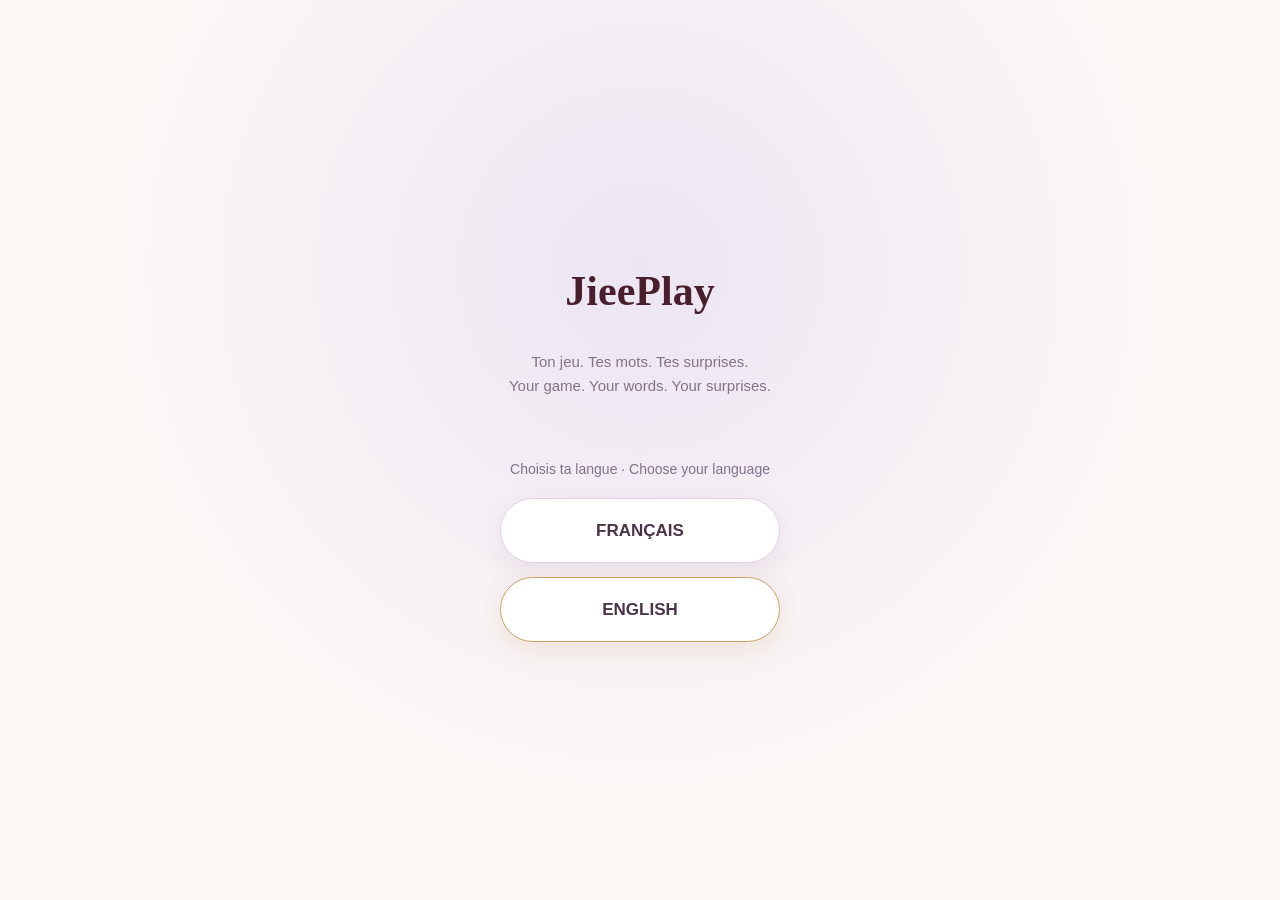
==== index.html @ 0d555a09 "Landing page JieePlay V1" ====
<!DOCTYPE html>
<html lang="fr">
<head>
<meta charset="UTF-8">
<meta name="viewport" content="width=device-width, initial-scale=1">
<title>JieePlay</title>
<meta name="description" content="JieePlay — Ton jeu. Tes mots. Tes surprises.">
<link rel="icon" href="favicon/favicon.png">
<link rel="stylesheet" href="css/style.css">
<link rel="stylesheet" href="css/animations.css">
<link rel="stylesheet" href="css/responsive.css">
</head>
<body>

<div class="lang-select-page">
	<div class="lang-logo">JieePlay</div>
	<p class="lang-tagline">Ton jeu. Tes mots. Tes surprises.<br>Your game. Your words. Your surprises.</p>

	<p class="lang-prompt">Choisis ta langue · Choose your language</p>

	<div class="lang-buttons">
		<a href="fr/" class="lang-btn" data-lang-btn="fr" data-switch-lang="fr">FRANÇAIS</a>
		<a href="en/" class="lang-btn" data-lang-btn="en" data-switch-lang="en">ENGLISH</a>
	</div>
</div>

<script src="js/language.js"></script>
<script>
	suggestBrowserLanguage();
	document.querySelectorAll("[data-switch-lang]").forEach((el) => {
		el.addEventListener("click", () => setLanguage(el.dataset.switchLang));
	});
</script>
</body>
</html>
---- css/style.css ----
/* JieePlay Landing — style.css */

:root {
	--cream: #fdfaf6;
	--ivoire: #f8f2ec;
	--rose: #e8a5a5;
	--rose-soft: #f0c4c4;
	--mauve: #b39cc4;
	--mauve-soft: #ddd2e8;
	--violet-pale: #ece5f3;
	--corail: #e8968a;
	--bordeaux: #6e2f42;
	--bordeaux-deep: #4a1f2c;
	--gold: #cda05e;
	--text: #4b3447;
	--text-soft: #83718a;

	--font-body: -apple-system, "Segoe UI", Roboto, "Helvetica Neue", Arial, sans-serif;
	--font-display: Georgia, "Times New Roman", serif;

	--radius: 24px;
	--shadow: 0 8px 30px rgba(110, 47, 66, 0.12);
}

* { box-sizing: border-box; }
html { scroll-behavior: smooth; }
body {
	margin: 0;
	background: var(--cream);
	color: var(--text);
	font-family: var(--font-body);
	line-height: 1.6;
	overflow-x: hidden;
}
img { max-width: 100%; display: block; }
a { color: inherit; text-decoration: none; }
.container { max-width: 720px; margin: 0 auto; padding: 0 28px; }

.brand { font-family: var(--font-display); font-weight: 700; letter-spacing: 0.5px; }
h1, h2, h3 { margin: 0; color: var(--bordeaux-deep); }
.eyebrow {
	font-size: 13px; letter-spacing: 2px; text-transform: uppercase;
	color: var(--gold); font-weight: 600;
}

.btn {
	display: inline-flex; align-items: center; justify-content: center;
	min-height: 58px; padding: 16px 40px; border-radius: 999px;
	background: linear-gradient(135deg, var(--corail), var(--bordeaux));
	color: #fff; font-size: 17px; font-weight: 700; letter-spacing: 0.5px;
	box-shadow: var(--shadow); transition: transform 0.2s ease, box-shadow 0.2s ease;
	border: none; cursor: pointer;
}
.btn:hover, .btn:focus-visible { transform: translateY(-2px); box-shadow: 0 12px 34px rgba(110, 47, 66, 0.2); }
.btn:active { transform: translateY(0); }
.btn-outline { background: transparent; border: 1.5px solid var(--bordeaux); color: var(--bordeaux); box-shadow: none; }

section { padding: 90px 0; }
.reveal { opacity: 0; transform: translateY(24px); transition: opacity 0.8s ease, transform 0.8s ease; }
.reveal.in-view { opacity: 1; transform: translateY(0); }

.hero {
	min-height: 92vh; display: flex; flex-direction: column; align-items: center;
	justify-content: center; text-align: center; position: relative; padding: 60px 28px;
	background: radial-gradient(circle at 50% 20%, var(--violet-pale) 0%, var(--cream) 60%);
	overflow: hidden;
}
.hero-logo { font-size: 44px; margin-bottom: 18px; }
.hero-tagline { font-size: 22px; color: var(--bordeaux); margin: 14px 0 6px; font-weight: 600; }
.hero-sub { font-size: 16px; color: var(--text-soft); margin-bottom: 38px; }

.intro { text-align: center; }
.intro p { font-size: 18px; color: var(--text); max-width: 480px; margin: 0 auto 14px; }
.intro .intro-second { font-family: var(--font-display); font-size: 22px; font-style: italic; color: var(--bordeaux); margin-top: 28px; }

.mystery { background: var(--ivoire); text-align: center; position: relative; }
.mystery-quote { font-family: var(--font-display); font-size: 26px; font-style: italic; color: var(--bordeaux-deep); max-width: 480px; margin: 0 auto 40px; }
.mystery-icons { display: flex; justify-content: center; gap: 36px; font-size: 34px; margin-top: 30px; }
.mystery-icons span { opacity: 0.85; animation: float 4.5s ease-in-out infinite; }
.mystery-icons span:nth-child(2) { animation-delay: 0.6s; }
.mystery-icons span:nth-child(3) { animation-delay: 1.2s; }
@keyframes float { 0%, 100% { transform: translateY(0); } 50% { transform: translateY(-12px); } }

.how { text-align: center; }
.how-steps { display: flex; flex-direction: column; gap: 18px; max-width: 320px; margin: 40px auto 0; }
.how-step { background: var(--cream); border: 1px solid var(--mauve-soft); border-radius: var(--radius); padding: 20px; font-size: 17px; font-weight: 600; color: var(--bordeaux); box-shadow: var(--shadow); }

.install { background: var(--ivoire); text-align: center; }
.install-tabs { display: flex; justify-content: center; gap: 10px; margin: 34px 0 24px; }
.install-tab-btn { padding: 10px 26px; border-radius: 999px; background: var(--cream); border: 1px solid var(--mauve-soft); color: var(--text-soft); font-weight: 700; cursor: pointer; }
.install-tab-btn.active { background: var(--bordeaux); color: #fff; border-color: var(--bordeaux); }
.install-panel { display: none; text-align: left; max-width: 380px; margin: 0 auto; background: var(--cream); border-radius: var(--radius); padding: 26px 30px; box-shadow: var(--shadow); }
.install-panel.active { display: block; }
.install-panel ol { margin: 0; padding-left: 20px; }
.install-panel li { margin-bottom: 10px; font-size: 16px; }

.final-cta { text-align: center; background: linear-gradient(180deg, var(--cream), var(--violet-pale)); }
.final-cta h2 { font-family: var(--font-display); font-size: 30px; font-style: italic; margin-bottom: 30px; }

footer { padding: 50px 28px 40px; text-align: center; color: var(--text-soft); font-size: 14px; }
.footer-brand { font-size: 18px; color: var(--bordeaux); margin-bottom: 14px; }
.footer-links { display: flex; justify-content: center; gap: 20px; flex-wrap: wrap; margin-bottom: 16px; }
.footer-links a { color: var(--text-soft); }
.footer-links a:hover { color: var(--bordeaux); }

.floating-shape { position: absolute; border-radius: 50%; opacity: 0.18; pointer-events: none; animation: drift 10s ease-in-out infinite; }
@keyframes drift { 0%, 100% { transform: translate(0, 0); } 50% { transform: translate(14px, -18px); } }
---- css/animations.css ----
/* animations.css — page de sélection de langue + micro-interactions */

@media (prefers-reduced-motion: reduce) {
	*, *::before, *::after {
		animation-duration: 0.01ms !important;
		animation-iteration-count: 1 !important;
		transition-duration: 0.01ms !important;
		scroll-behavior: auto !important;
	}
}

/* --- Page racine : sélection de langue --- */

.lang-select-page {
	min-height: 100vh;
	display: flex;
	flex-direction: column;
	align-items: center;
	justify-content: center;
	text-align: center;
	background: radial-gradient(circle at 50% 30%, #ece5f3 0%, #fdfaf6 65%);
	padding: 40px 28px;
}

.lang-logo {
	font-family: var(--font-display);
	font-weight: 700;
	font-size: 42px;
	color: var(--bordeaux-deep, #4a1f2c);
	margin-bottom: 10px;
	animation: fade-in-up 0.8s ease both;
}

.lang-tagline {
	font-size: 15px;
	color: var(--text-soft, #83718a);
	margin-bottom: 46px;
	animation: fade-in-up 0.8s ease 0.15s both;
}

.lang-prompt {
	font-size: 14px;
	color: var(--text-soft, #83718a);
	margin-bottom: 18px;
	animation: fade-in-up 0.8s ease 0.3s both;
}

.lang-buttons {
	display: flex;
	flex-direction: column;
	gap: 14px;
	width: 100%;
	max-width: 280px;
	animation: fade-in-up 0.8s ease 0.45s both;
}

.lang-btn {
	display: block;
	padding: 18px;
	border-radius: 999px;
	background: #fff;
	border: 1.5px solid #ddd2e8;
	color: #4b3447;
	font-size: 17px;
	font-weight: 700;
	box-shadow: 0 8px 24px rgba(110, 47, 66, 0.08);
	transition: transform 0.2s ease, border-color 0.2s ease;
}
.lang-btn:hover, .lang-btn:focus-visible {
	transform: translateY(-2px);
	border-color: #b39cc4;
}
.lang-btn.lang-suggested {
	border-color: #cda05e;
	box-shadow: 0 8px 24px rgba(205, 160, 94, 0.18);
}

@keyframes fade-in-up {
	from { opacity: 0; transform: translateY(16px); }
	to { opacity: 1; transform: translateY(0); }
}
---- css/responsive.css ----
/* responsive.css — mobile-first, ajustements pour tablette/desktop */

@media (max-width: 380px) {
	.hero-logo { font-size: 36px; }
	.hero-tagline { font-size: 19px; }
	.btn { padding: 14px 30px; font-size: 15px; }
	.mystery-quote { font-size: 22px; }
}

@media (min-width: 768px) {
	.container { max-width: 640px; }
	.hero-logo { font-size: 56px; }
	.hero-tagline { font-size: 26px; }
	.mystery-quote { font-size: 30px; }
	section { padding: 120px 0; }
}

@media (min-width: 1024px) {
	.container { max-width: 720px; }
	.hero { min-height: 100vh; }
	.mystery-icons { gap: 50px; font-size: 40px; }
}

@media (min-width: 1440px) {
	.hero-logo { font-size: 64px; }
	section { padding: 140px 0; }
}

html, body {
	max-width: 100%;
	overflow-x: hidden;
}
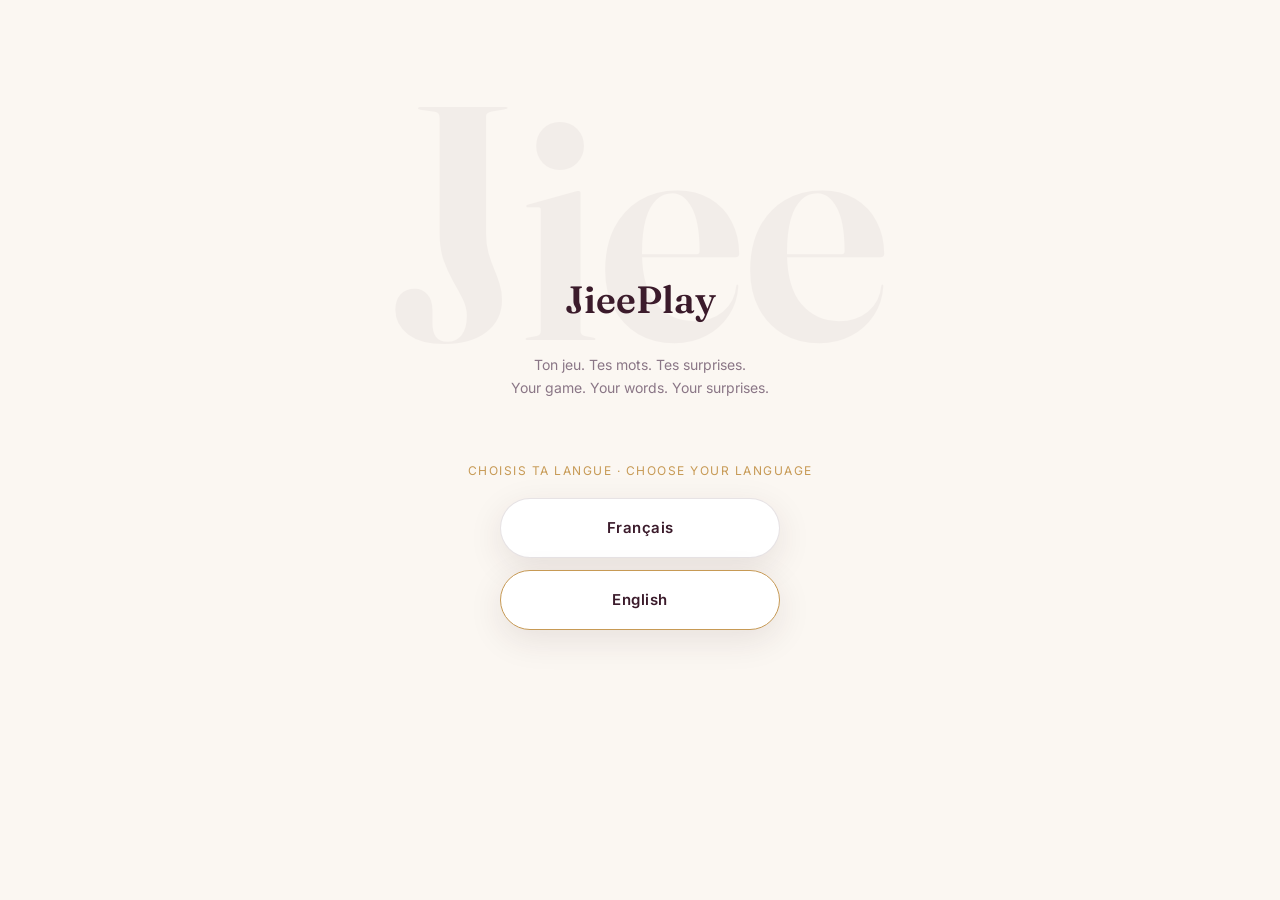
==== commit c0650bca: "Refonte complète v2 : direction artistique, copywriting, structure" ====
--- a/index.html
+++ b/index.html
@@ -6,6 +6,9 @@
 <title>JieePlay</title>
 <meta name="description" content="JieePlay — Ton jeu. Tes mots. Tes surprises.">
 <link rel="icon" href="favicon/favicon.png">
+<link rel="preconnect" href="https://fonts.googleapis.com">
+<link rel="preconnect" href="https://fonts.gstatic.com" crossorigin>
+<link href="https://fonts.googleapis.com/css2?family=Fraunces:ital,wght@0,500;0,600;1,500&family=Inter:wght@400;500;600&display=swap" rel="stylesheet">
 <link rel="stylesheet" href="css/style.css">
 <link rel="stylesheet" href="css/animations.css">
 <link rel="stylesheet" href="css/responsive.css">
@@ -13,14 +16,15 @@
 <body>
 
 <div class="lang-select-page">
+	<div class="lang-bg-word" aria-hidden="true">Jiee</div>
 	<div class="lang-logo">JieePlay</div>
 	<p class="lang-tagline">Ton jeu. Tes mots. Tes surprises.<br>Your game. Your words. Your surprises.</p>
 
 	<p class="lang-prompt">Choisis ta langue · Choose your language</p>
 
 	<div class="lang-buttons">
-		<a href="fr/" class="lang-btn" data-lang-btn="fr" data-switch-lang="fr">FRANÇAIS</a>
-		<a href="en/" class="lang-btn" data-lang-btn="en" data-switch-lang="en">ENGLISH</a>
+		<a href="fr/" class="lang-btn" data-lang-btn="fr" data-switch-lang="fr">Français</a>
+		<a href="en/" class="lang-btn" data-lang-btn="en" data-switch-lang="en">English</a>
 	</div>
 </div>
 
--- a/css/style.css
+++ b/css/style.css
@@ -1,25 +1,24 @@
-/* JieePlay Landing — style.css */
+/* JieePlay Landing — style.css (v2, refonte complète) */
 
 :root {
-	--cream: #fdfaf6;
-	--ivoire: #f8f2ec;
-	--rose: #e8a5a5;
-	--rose-soft: #f0c4c4;
-	--mauve: #b39cc4;
-	--mauve-soft: #ddd2e8;
-	--violet-pale: #ece5f3;
-	--corail: #e8968a;
+	/* Palette resserrée : une encre dominante, un fond chaleureux,
+	 * un seul accent doré utilisé avec parcimonie. */
+	--ink: #3b1b2b;
 	--bordeaux: #6e2f42;
-	--bordeaux-deep: #4a1f2c;
-	--gold: #cda05e;
-	--text: #4b3447;
-	--text-soft: #83718a;
-
-	--font-body: -apple-system, "Segoe UI", Roboto, "Helvetica Neue", Arial, sans-serif;
-	--font-display: Georgia, "Times New Roman", serif;
-
-	--radius: 24px;
-	--shadow: 0 8px 30px rgba(110, 47, 66, 0.12);
+	--cream: #fbf7f2;
+	--ivory: #f3ece4;
+	--gold: #c79a55;
+	--mauve-whisper: #e4d9e8;
+	--line: rgba(59, 27, 43, 0.12);
+	--text: #4a3243;
+	--text-soft: #8a7686;
+
+	--font-display: "Fraunces", Georgia, serif;
+	--font-body: "Inter", -apple-system, "Segoe UI", Roboto, sans-serif;
+
+	--radius: 22px;
+	--shadow: 0 10px 34px rgba(59, 27, 43, 0.1);
+	--ease: cubic-bezier(0.22, 1, 0.36, 1);
 }
 
 * { box-sizing: border-box; }
@@ -31,77 +30,427 @@
 	font-family: var(--font-body);
 	line-height: 1.6;
 	overflow-x: hidden;
+	-webkit-font-smoothing: antialiased;
 }
 img { max-width: 100%; display: block; }
 a { color: inherit; text-decoration: none; }
-.container { max-width: 720px; margin: 0 auto; padding: 0 28px; }
-
-.brand { font-family: var(--font-display); font-weight: 700; letter-spacing: 0.5px; }
-h1, h2, h3 { margin: 0; color: var(--bordeaux-deep); }
+.container { max-width: 640px; margin: 0 auto; padding: 0 28px; }
+
+/* --- Typographie --- */
+
+.brand {
+	font-family: var(--font-display);
+	font-weight: 600;
+	letter-spacing: 0.5px;
+}
+
+h1, h2, h3 {
+	margin: 0;
+	color: var(--ink);
+	font-family: var(--font-display);
+	font-weight: 600;
+	line-height: 1.2;
+}
+
+p { max-width: 46ch; }
+
 .eyebrow {
-	font-size: 13px; letter-spacing: 2px; text-transform: uppercase;
-	color: var(--gold); font-weight: 600;
-}
+	display: inline-flex;
+	align-items: center;
+	gap: 8px;
+	font-size: 12px;
+	letter-spacing: 2.5px;
+	text-transform: uppercase;
+	color: var(--gold);
+	font-weight: 600;
+	margin-bottom: 14px;
+}
+.eyebrow::before {
+	content: "";
+	width: 16px;
+	height: 1px;
+	background: var(--gold);
+}
+
+/* --- Motif signature (remplace les emojis décoratifs en vrac) --- */
+
+.mark {
+	display: inline-block;
+	width: 7px;
+	height: 7px;
+	border-radius: 50%;
+	background: var(--gold);
+}
+
+/* --- Boutons --- */
 
 .btn {
-	display: inline-flex; align-items: center; justify-content: center;
-	min-height: 58px; padding: 16px 40px; border-radius: 999px;
-	background: linear-gradient(135deg, var(--corail), var(--bordeaux));
-	color: #fff; font-size: 17px; font-weight: 700; letter-spacing: 0.5px;
-	box-shadow: var(--shadow); transition: transform 0.2s ease, box-shadow 0.2s ease;
-	border: none; cursor: pointer;
-}
-.btn:hover, .btn:focus-visible { transform: translateY(-2px); box-shadow: 0 12px 34px rgba(110, 47, 66, 0.2); }
+	display: inline-flex;
+	align-items: center;
+	gap: 10px;
+	min-height: 56px;
+	padding: 16px 34px;
+	border-radius: 999px;
+	background: var(--ink);
+	color: var(--cream);
+	font-family: var(--font-body);
+	font-size: 15px;
+	font-weight: 600;
+	letter-spacing: 0.4px;
+	box-shadow: var(--shadow);
+	transition: transform 0.3s var(--ease), box-shadow 0.3s var(--ease), background 0.3s var(--ease);
+	border: none;
+	cursor: pointer;
+	position: relative;
+	overflow: hidden;
+}
+.btn::after {
+	content: "→";
+	transition: transform 0.3s var(--ease);
+}
+.btn:hover, .btn:focus-visible {
+	background: var(--bordeaux);
+	transform: translateY(-2px);
+	box-shadow: 0 14px 40px rgba(59, 27, 43, 0.22);
+}
+.btn:hover::after { transform: translateX(3px); }
 .btn:active { transform: translateY(0); }
-.btn-outline { background: transparent; border: 1.5px solid var(--bordeaux); color: var(--bordeaux); box-shadow: none; }
-
-section { padding: 90px 0; }
-.reveal { opacity: 0; transform: translateY(24px); transition: opacity 0.8s ease, transform 0.8s ease; }
-.reveal.in-view { opacity: 1; transform: translateY(0); }
+
+.btn-transitioning {
+	pointer-events: none;
+}
+
+/* --- Sections --- */
+
+section {
+	padding: 96px 0;
+	position: relative;
+}
+
+.reveal {
+	opacity: 0;
+	transform: translateY(28px);
+	transition: opacity 0.9s var(--ease), transform 0.9s var(--ease);
+}
+.reveal.in-view {
+	opacity: 1;
+	transform: translateY(0);
+}
+.reveal.d1 { transition-delay: 0.08s; }
+.reveal.d2 { transition-delay: 0.16s; }
+.reveal.d3 { transition-delay: 0.24s; }
+
+/* --- Hero (composition asymétrique) --- */
 
 .hero {
-	min-height: 92vh; display: flex; flex-direction: column; align-items: center;
-	justify-content: center; text-align: center; position: relative; padding: 60px 28px;
-	background: radial-gradient(circle at 50% 20%, var(--violet-pale) 0%, var(--cream) 60%);
+	min-height: 100svh;
+	display: flex;
+	flex-direction: column;
+	justify-content: center;
+	padding: 120px 28px 80px;
+	position: relative;
 	overflow: hidden;
-}
-.hero-logo { font-size: 44px; margin-bottom: 18px; }
-.hero-tagline { font-size: 22px; color: var(--bordeaux); margin: 14px 0 6px; font-weight: 600; }
-.hero-sub { font-size: 16px; color: var(--text-soft); margin-bottom: 38px; }
-
-.intro { text-align: center; }
-.intro p { font-size: 18px; color: var(--text); max-width: 480px; margin: 0 auto 14px; }
-.intro .intro-second { font-family: var(--font-display); font-size: 22px; font-style: italic; color: var(--bordeaux); margin-top: 28px; }
-
-.mystery { background: var(--ivoire); text-align: center; position: relative; }
-.mystery-quote { font-family: var(--font-display); font-size: 26px; font-style: italic; color: var(--bordeaux-deep); max-width: 480px; margin: 0 auto 40px; }
-.mystery-icons { display: flex; justify-content: center; gap: 36px; font-size: 34px; margin-top: 30px; }
-.mystery-icons span { opacity: 0.85; animation: float 4.5s ease-in-out infinite; }
-.mystery-icons span:nth-child(2) { animation-delay: 0.6s; }
-.mystery-icons span:nth-child(3) { animation-delay: 1.2s; }
-@keyframes float { 0%, 100% { transform: translateY(0); } 50% { transform: translateY(-12px); } }
-
-.how { text-align: center; }
-.how-steps { display: flex; flex-direction: column; gap: 18px; max-width: 320px; margin: 40px auto 0; }
-.how-step { background: var(--cream); border: 1px solid var(--mauve-soft); border-radius: var(--radius); padding: 20px; font-size: 17px; font-weight: 600; color: var(--bordeaux); box-shadow: var(--shadow); }
-
-.install { background: var(--ivoire); text-align: center; }
-.install-tabs { display: flex; justify-content: center; gap: 10px; margin: 34px 0 24px; }
-.install-tab-btn { padding: 10px 26px; border-radius: 999px; background: var(--cream); border: 1px solid var(--mauve-soft); color: var(--text-soft); font-weight: 700; cursor: pointer; }
-.install-tab-btn.active { background: var(--bordeaux); color: #fff; border-color: var(--bordeaux); }
-.install-panel { display: none; text-align: left; max-width: 380px; margin: 0 auto; background: var(--cream); border-radius: var(--radius); padding: 26px 30px; box-shadow: var(--shadow); }
+	background: var(--cream);
+}
+
+.hero-bg-word {
+	position: absolute;
+	top: 4%;
+	left: 50%;
+	transform: translateX(-50%);
+	font-family: var(--font-display);
+	font-size: 22vw;
+	font-weight: 600;
+	color: var(--ink);
+	opacity: 0.045;
+	white-space: nowrap;
+	pointer-events: none;
+	user-select: none;
+	line-height: 1;
+}
+
+.hero-cards {
+	position: absolute;
+	top: 14%;
+	right: -30px;
+	width: 130px;
+	height: 170px;
+	pointer-events: none;
+}
+.hero-card-shape {
+	position: absolute;
+	width: 96px;
+	height: 130px;
+	border: 1.5px solid var(--line);
+	border-radius: 16px;
+	background: var(--ivory);
+}
+.hero-card-shape.c2 {
+	top: 16px;
+	left: 22px;
+	border-color: rgba(199, 154, 85, 0.4);
+	background: var(--cream);
+	transform: rotate(-6deg);
+}
+.hero-card-shape.c1 {
+	transform: rotate(7deg);
+	box-shadow: var(--shadow);
+}
+
+.hero-inner {
+	position: relative;
+	max-width: 460px;
+}
+
+.hero-logo {
+	font-size: 40px;
+	margin-bottom: 22px;
+}
+
+.hero-tagline {
+	font-size: 27px;
+	color: var(--ink);
+	margin: 0 0 14px;
+	font-weight: 600;
+	max-width: 11ch;
+}
+
+.hero-sub {
+	font-family: var(--font-body);
+	font-size: 16px;
+	color: var(--text-soft);
+	margin-bottom: 40px;
+	max-width: 34ch;
+}
+
+/* --- Introduction --- */
+
+.intro {
+	text-align: left;
+}
+.intro-lead {
+	font-size: 20px;
+	color: var(--ink);
+	max-width: 30ch;
+}
+.intro-second {
+	font-family: var(--font-display);
+	font-size: 24px;
+	font-style: italic;
+	color: var(--bordeaux);
+	margin-top: 26px;
+	max-width: 22ch;
+}
+
+/* --- Mystère --- */
+
+.mystery {
+	background: var(--ivory);
+	position: relative;
+}
+.mystery-inner {
+	max-width: 480px;
+}
+.mystery-quote {
+	font-family: var(--font-display);
+	font-size: 27px;
+	color: var(--ink);
+	line-height: 1.35;
+	max-width: 16ch;
+}
+.mystery-quote em {
+	color: var(--bordeaux);
+	font-style: italic;
+}
+.mystery-list {
+	margin-top: 34px;
+	display: flex;
+	flex-direction: column;
+	gap: 12px;
+}
+.mystery-item {
+	display: flex;
+	align-items: baseline;
+	gap: 12px;
+	font-size: 15px;
+	color: var(--text-soft);
+}
+.mystery-item .mark { flex-shrink: 0; }
+
+/* --- Comment ça marche : ligne verticale connectée --- */
+
+.how { }
+.how-steps {
+	margin-top: 44px;
+	position: relative;
+}
+.how-steps::before {
+	content: "";
+	position: absolute;
+	left: 21px;
+	top: 10px;
+	bottom: 10px;
+	width: 1px;
+	background: var(--line);
+}
+.how-step {
+	display: flex;
+	gap: 22px;
+	padding-bottom: 36px;
+	position: relative;
+}
+.how-step:last-child { padding-bottom: 0; }
+.how-step-num {
+	flex-shrink: 0;
+	width: 44px;
+	height: 44px;
+	border-radius: 50%;
+	background: var(--cream);
+	border: 1.5px solid var(--line);
+	display: flex;
+	align-items: center;
+	justify-content: center;
+	font-family: var(--font-display);
+	font-size: 16px;
+	color: var(--bordeaux);
+	position: relative;
+	z-index: 1;
+}
+.how-step-text {
+	padding-top: 8px;
+}
+.how-step-text strong {
+	display: block;
+	font-family: var(--font-display);
+	font-size: 19px;
+	color: var(--ink);
+	font-weight: 600;
+	margin-bottom: 4px;
+}
+.how-step-text span {
+	font-size: 14px;
+	color: var(--text-soft);
+}
+
+/* --- Installation PWA --- */
+
+.install {
+	background: var(--ivory);
+}
+.install-head {
+	max-width: 420px;
+}
+.install-head p {
+	margin-top: 12px;
+	font-size: 15px;
+	color: var(--text-soft);
+}
+
+.install-tabs {
+	display: inline-flex;
+	gap: 4px;
+	margin: 34px 0 22px;
+	background: var(--cream);
+	padding: 4px;
+	border-radius: 999px;
+	border: 1px solid var(--line);
+}
+.install-tab-btn {
+	padding: 10px 24px;
+	border-radius: 999px;
+	background: transparent;
+	border: none;
+	color: var(--text-soft);
+	font-family: var(--font-body);
+	font-weight: 600;
+	font-size: 14px;
+	cursor: pointer;
+	transition: background 0.25s ease, color 0.25s ease;
+}
+.install-tab-btn.active {
+	background: var(--ink);
+	color: var(--cream);
+}
+.install-panel {
+	display: none;
+	max-width: 380px;
+	background: var(--cream);
+	border-radius: var(--radius);
+	border: 1px solid var(--line);
+	padding: 8px 30px;
+}
 .install-panel.active { display: block; }
-.install-panel ol { margin: 0; padding-left: 20px; }
-.install-panel li { margin-bottom: 10px; font-size: 16px; }
-
-.final-cta { text-align: center; background: linear-gradient(180deg, var(--cream), var(--violet-pale)); }
-.final-cta h2 { font-family: var(--font-display); font-size: 30px; font-style: italic; margin-bottom: 30px; }
-
-footer { padding: 50px 28px 40px; text-align: center; color: var(--text-soft); font-size: 14px; }
-.footer-brand { font-size: 18px; color: var(--bordeaux); margin-bottom: 14px; }
-.footer-links { display: flex; justify-content: center; gap: 20px; flex-wrap: wrap; margin-bottom: 16px; }
-.footer-links a { color: var(--text-soft); }
-.footer-links a:hover { color: var(--bordeaux); }
-
-.floating-shape { position: absolute; border-radius: 50%; opacity: 0.18; pointer-events: none; animation: drift 10s ease-in-out infinite; }
-@keyframes drift { 0%, 100% { transform: translate(0, 0); } 50% { transform: translate(14px, -18px); } }
+.install-panel ol { margin: 0; padding-left: 18px; }
+.install-panel li {
+	padding: 14px 0;
+	font-size: 15px;
+	border-bottom: 1px solid var(--line);
+}
+.install-panel li:last-child { border-bottom: none; }
+
+/* --- CTA final --- */
+
+.final-cta {
+	text-align: left;
+	background: var(--ink);
+	color: var(--cream);
+}
+.final-cta .eyebrow { color: var(--gold); }
+.final-cta .eyebrow::before { background: var(--gold); }
+.final-cta h2 {
+	color: var(--cream);
+	font-size: 32px;
+	font-style: italic;
+	margin-bottom: 34px;
+	max-width: 14ch;
+}
+.final-cta .btn {
+	background: var(--cream);
+	color: var(--ink);
+}
+.final-cta .btn:hover {
+	background: var(--gold);
+	color: var(--ink);
+}
+
+/* --- Transition de sortie vers le jeu --- */
+
+.exit-veil {
+	position: fixed;
+	inset: 0;
+	background: var(--ink);
+	opacity: 0;
+	pointer-events: none;
+	transition: opacity 0.5s var(--ease);
+	z-index: 999;
+}
+.exit-veil.active {
+	opacity: 1;
+	pointer-events: all;
+}
+
+/* --- Footer --- */
+
+footer {
+	padding: 50px 28px 40px;
+	text-align: center;
+	color: var(--text-soft);
+	font-size: 13px;
+	background: var(--ink);
+	color: rgba(251, 247, 242, 0.6);
+}
+.footer-brand {
+	font-family: var(--font-display);
+	font-size: 18px;
+	color: var(--cream);
+	margin-bottom: 16px;
+}
+.footer-links {
+	display: flex;
+	justify-content: center;
+	gap: 22px;
+	flex-wrap: wrap;
+	margin-bottom: 18px;
+}
+.footer-links a { color: rgba(251, 247, 242, 0.65); }
+.footer-links a:hover { color: var(--gold); }
--- a/css/animations.css
+++ b/css/animations.css
@@ -12,70 +12,93 @@
 /* --- Page racine : sélection de langue --- */
 
 .lang-select-page {
-	min-height: 100vh;
+	min-height: 100svh;
 	display: flex;
 	flex-direction: column;
 	align-items: center;
 	justify-content: center;
 	text-align: center;
-	background: radial-gradient(circle at 50% 30%, #ece5f3 0%, #fdfaf6 65%);
+	background: var(--cream, #fbf7f2);
 	padding: 40px 28px;
+	position: relative;
+	overflow: hidden;
+}
+
+.lang-bg-word {
+	position: absolute;
+	top: 6%;
+	left: 50%;
+	transform: translateX(-50%);
+	font-family: var(--font-display, serif);
+	font-size: 26vw;
+	font-weight: 600;
+	color: var(--ink, #3b1b2b);
+	opacity: 0.04;
+	white-space: nowrap;
+	pointer-events: none;
+	line-height: 1;
 }
 
 .lang-logo {
-	font-family: var(--font-display);
-	font-weight: 700;
-	font-size: 42px;
-	color: var(--bordeaux-deep, #4a1f2c);
+	font-family: var(--font-display, serif);
+	font-weight: 600;
+	font-size: 38px;
+	color: var(--ink, #3b1b2b);
 	margin-bottom: 10px;
-	animation: fade-in-up 0.8s ease both;
+	animation: fade-in-up 0.9s var(--ease, ease) both;
+	position: relative;
 }
 
 .lang-tagline {
-	font-size: 15px;
-	color: var(--text-soft, #83718a);
-	margin-bottom: 46px;
-	animation: fade-in-up 0.8s ease 0.15s both;
+	font-size: 14px;
+	color: var(--text-soft, #8a7686);
+	margin-bottom: 50px;
+	animation: fade-in-up 0.9s var(--ease, ease) 0.12s both;
+	position: relative;
 }
 
 .lang-prompt {
-	font-size: 14px;
-	color: var(--text-soft, #83718a);
+	font-size: 12px;
+	letter-spacing: 1.5px;
+	text-transform: uppercase;
+	color: var(--gold, #c79a55);
 	margin-bottom: 18px;
-	animation: fade-in-up 0.8s ease 0.3s both;
+	animation: fade-in-up 0.9s var(--ease, ease) 0.24s both;
+	position: relative;
 }
 
 .lang-buttons {
 	display: flex;
 	flex-direction: column;
-	gap: 14px;
+	gap: 12px;
 	width: 100%;
 	max-width: 280px;
-	animation: fade-in-up 0.8s ease 0.45s both;
+	animation: fade-in-up 0.9s var(--ease, ease) 0.36s both;
+	position: relative;
 }
 
 .lang-btn {
 	display: block;
-	padding: 18px;
+	padding: 17px;
 	border-radius: 999px;
 	background: #fff;
-	border: 1.5px solid #ddd2e8;
-	color: #4b3447;
-	font-size: 17px;
-	font-weight: 700;
-	box-shadow: 0 8px 24px rgba(110, 47, 66, 0.08);
-	transition: transform 0.2s ease, border-color 0.2s ease;
+	border: 1.5px solid var(--line, rgba(59,27,43,0.12));
+	color: var(--ink, #3b1b2b);
+	font-size: 15px;
+	font-weight: 600;
+	letter-spacing: 0.5px;
+	box-shadow: var(--shadow, 0 10px 34px rgba(59,27,43,0.1));
+	transition: transform 0.3s ease, border-color 0.3s ease;
 }
 .lang-btn:hover, .lang-btn:focus-visible {
 	transform: translateY(-2px);
-	border-color: #b39cc4;
+	border-color: var(--gold, #c79a55);
 }
 .lang-btn.lang-suggested {
-	border-color: #cda05e;
-	box-shadow: 0 8px 24px rgba(205, 160, 94, 0.18);
+	border-color: var(--gold, #c79a55);
 }
 
 @keyframes fade-in-up {
-	from { opacity: 0; transform: translateY(16px); }
+	from { opacity: 0; transform: translateY(14px); }
 	to { opacity: 1; transform: translateY(0); }
 }
--- a/css/responsive.css
+++ b/css/responsive.css
@@ -1,29 +1,45 @@
-/* responsive.css — mobile-first, ajustements pour tablette/desktop */
+/* responsive.css — mobile-first, chaque section repensée (pas juste agrandie) */
 
 @media (max-width: 380px) {
-	.hero-logo { font-size: 36px; }
-	.hero-tagline { font-size: 19px; }
-	.btn { padding: 14px 30px; font-size: 15px; }
-	.mystery-quote { font-size: 22px; }
+	.hero-tagline { font-size: 23px; }
+	.hero-bg-word { font-size: 26vw; }
+	.mystery-quote { font-size: 23px; }
+	.final-cta h2 { font-size: 27px; }
+	.btn { padding: 14px 28px; font-size: 14px; }
+	.hero-cards { right: -46px; }
+}
+
+@media (min-width: 640px) {
+	.container { max-width: 560px; }
 }
 
 @media (min-width: 768px) {
-	.container { max-width: 640px; }
-	.hero-logo { font-size: 56px; }
-	.hero-tagline { font-size: 26px; }
-	.mystery-quote { font-size: 30px; }
-	section { padding: 120px 0; }
+	.container { max-width: 620px; }
+	section { padding: 130px 0; }
+	.hero-tagline { font-size: 34px; }
+	.hero-sub { font-size: 17px; }
+	.mystery-quote { font-size: 32px; }
+	.final-cta h2 { font-size: 38px; }
+	.hero-cards { width: 180px; height: 230px; top: 12%; right: 4%; }
+	.hero-card-shape { width: 130px; height: 175px; }
 }
 
 @media (min-width: 1024px) {
-	.container { max-width: 720px; }
-	.hero { min-height: 100vh; }
-	.mystery-icons { gap: 50px; font-size: 40px; }
+	.hero { padding-left: 8vw; align-items: flex-start; }
+	.hero-inner { max-width: 480px; }
+	.intro .container,
+	.mystery .container,
+	.how .container,
+	.install .container,
+	.final-cta .container {
+		padding-left: 8vw;
+	}
+	.hero-cards { right: 10vw; }
 }
 
 @media (min-width: 1440px) {
-	.hero-logo { font-size: 64px; }
-	section { padding: 140px 0; }
+	.hero-tagline { font-size: 40px; }
+	section { padding: 160px 0; }
 }
 
 html, body {
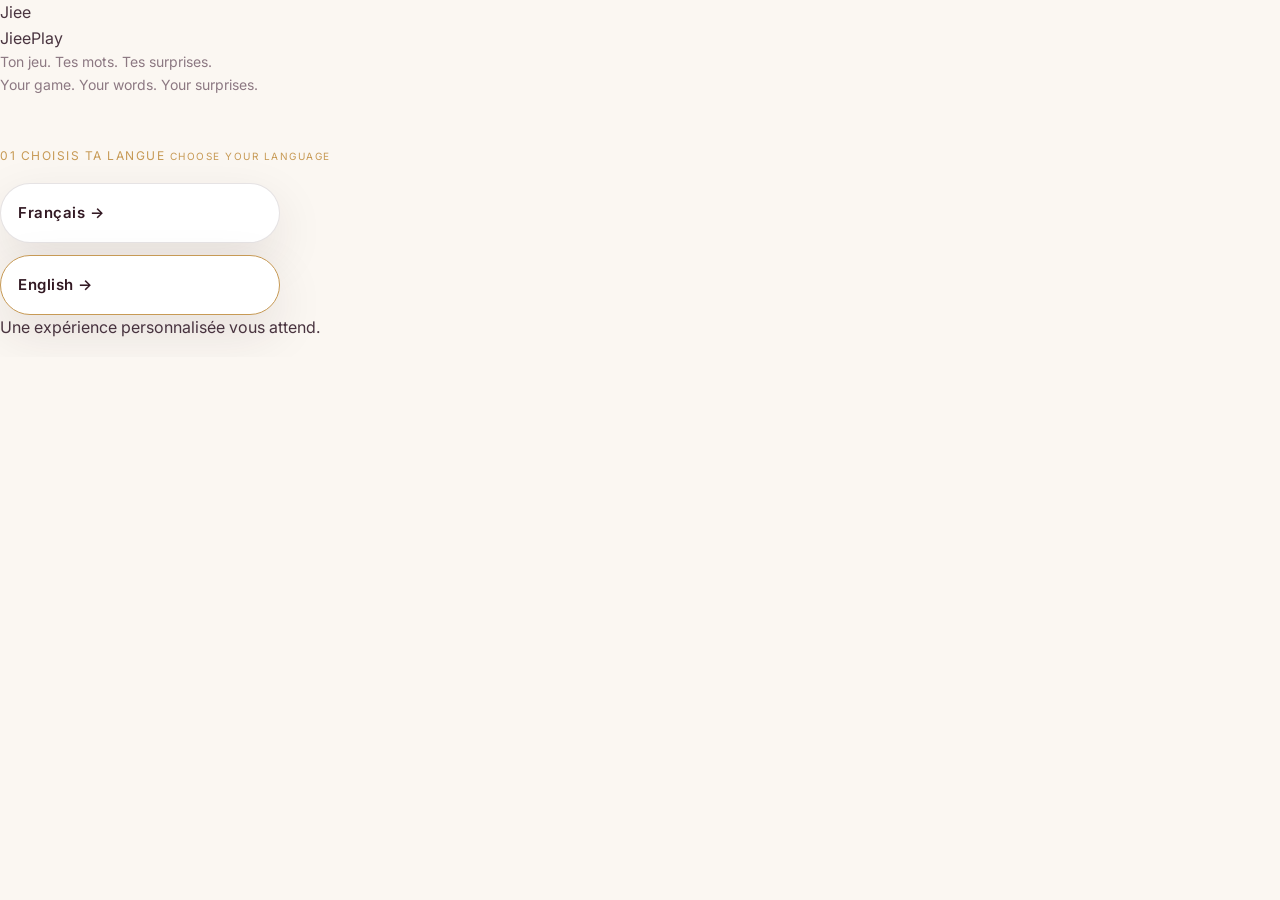
==== commit e7a0ead2: "Update index.html" ====
--- a/index.html
+++ b/index.html
@@ -1,39 +1,70 @@
-<!DOCTYPE html>
-<html lang="fr">
+<!DOCTYPE html><html lang="fr">
 <head>
 <meta charset="UTF-8">
 <meta name="viewport" content="width=device-width, initial-scale=1">
 <title>JieePlay</title>
 <meta name="description" content="JieePlay — Ton jeu. Tes mots. Tes surprises.">
-<link rel="icon" href="favicon/favicon.png">
-<link rel="preconnect" href="https://fonts.googleapis.com">
+<link rel="icon" href="favicon/favicon.png"><link rel="preconnect" href="https://fonts.googleapis.com">
 <link rel="preconnect" href="https://fonts.gstatic.com" crossorigin>
-<link href="https://fonts.googleapis.com/css2?family=Fraunces:ital,wght@0,500;0,600;1,500&family=Inter:wght@400;500;600&display=swap" rel="stylesheet">
-<link rel="stylesheet" href="css/style.css">
+<link href="https://fonts.googleapis.com/css2?family=Fraunces:ital,wght@0,500;0,600;1,500&family=Inter:wght@400;500;600&display=swap" rel="stylesheet"><link rel="stylesheet" href="css/style.css">
 <link rel="stylesheet" href="css/animations.css">
 <link rel="stylesheet" href="css/responsive.css">
-</head>
-<body>
+</head><body><main class="lang-select-page"><div class="lang-bg-word" aria-hidden="true">Jiee</div>
 
-<div class="lang-select-page">
-	<div class="lang-bg-word" aria-hidden="true">Jiee</div>
-	<div class="lang-logo">JieePlay</div>
-	<p class="lang-tagline">Ton jeu. Tes mots. Tes surprises.<br>Your game. Your words. Your surprises.</p>
+<div class="lang-content">
 
-	<p class="lang-prompt">Choisis ta langue · Choose your language</p>
+	<div class="lang-logo" aria-label="JieePlay">
+		Jiee<span>Play</span>
+	</div>
+
+	<div class="lang-divider" aria-hidden="true">
+		<span></span>
+		<i></i>
+		<span></span>
+	</div>
+
+	<p class="lang-tagline">
+		Ton jeu. Tes mots. Tes surprises.
+		<br>
+		<span>Your game. Your words. Your surprises.</span>
+	</p>
+
+	<div class="lang-prompt">
+		<span>01</span>
+		Choisis ta langue
+		<small>Choose your language</small>
+	</div>
 
 	<div class="lang-buttons">
-		<a href="fr/" class="lang-btn" data-lang-btn="fr" data-switch-lang="fr">Français</a>
-		<a href="en/" class="lang-btn" data-lang-btn="en" data-switch-lang="en">English</a>
+
+		<a href="fr/" class="lang-btn" data-lang-btn="fr" data-switch-lang="fr">
+			<span class="lang-btn-main">Français</span>
+			<span class="lang-btn-arrow">→</span>
+		</a>
+
+		<a href="en/" class="lang-btn" data-lang-btn="en" data-switch-lang="en">
+			<span class="lang-btn-main">English</span>
+			<span class="lang-btn-arrow">→</span>
+		</a>
+
 	</div>
+
+	<p class="lang-note">
+		Une expérience personnalisée vous attend.
+	</p>
+
 </div>
 
-<script src="js/language.js"></script>
-<script>
+<div class="lang-corner lang-corner-top" aria-hidden="true"></div>
+<div class="lang-corner lang-corner-bottom" aria-hidden="true"></div>
+
+</main><script src="js/language.js"></script><script>
 	suggestBrowserLanguage();
+
 	document.querySelectorAll("[data-switch-lang]").forEach((el) => {
-		el.addEventListener("click", () => setLanguage(el.dataset.switchLang));
+		el.addEventListener("click", () => {
+			setLanguage(el.dataset.switchLang);
+		});
 	});
-</script>
-</body>
+</script></body>
 </html>
--- a/css/style.css
+++ b/css/style.css
@@ -1,28 +1,51 @@
-/* JieePlay Landing — style.css (v2, refonte complète) */
+/* =========================================================
+   JIEEPLAY — STYLE V3
+   Chic / chaleureux / mystérieux / mobile-first
+========================================================= */
 
 :root {
-	/* Palette resserrée : une encre dominante, un fond chaleureux,
-	 * un seul accent doré utilisé avec parcimonie. */
-	--ink: #3b1b2b;
-	--bordeaux: #6e2f42;
+
+	--ink: #321923;
+	--ink-deep: #24131a;
+	--bordeaux: #71384b;
+	--bordeaux-light: #8b5060;
+
 	--cream: #fbf7f2;
-	--ivory: #f3ece4;
+	--ivory: #f1e8df;
+	--ivory-light: #f7f0e9;
+
 	--gold: #c79a55;
-	--mauve-whisper: #e4d9e8;
-	--line: rgba(59, 27, 43, 0.12);
-	--text: #4a3243;
-	--text-soft: #8a7686;
+	--gold-light: #dfbf87;
+
+	--text: #4a3540;
+	--text-soft: #8c7882;
+
+	--line: rgba(50, 25, 35, 0.12);
+	--line-light: rgba(251, 247, 242, 0.14);
 
 	--font-display: "Fraunces", Georgia, serif;
 	--font-body: "Inter", -apple-system, "Segoe UI", Roboto, sans-serif;
 
 	--radius: 22px;
-	--shadow: 0 10px 34px rgba(59, 27, 43, 0.1);
+	--radius-small: 14px;
+
+	--shadow: 0 18px 50px rgba(50, 25, 35, 0.10);
+	--shadow-heavy: 0 28px 70px rgba(50, 25, 35, 0.16);
+
 	--ease: cubic-bezier(0.22, 1, 0.36, 1);
 }
 
-* { box-sizing: border-box; }
-html { scroll-behavior: smooth; }
+
+* {
+	box-sizing: border-box;
+}
+
+
+html {
+	scroll-behavior: smooth;
+}
+
+
 body {
 	margin: 0;
 	background: var(--cream);
@@ -32,9 +55,1171 @@
 	overflow-x: hidden;
 	-webkit-font-smoothing: antialiased;
 }
-img { max-width: 100%; display: block; }
-a { color: inherit; text-decoration: none; }
-.container { max-width: 640px; margin: 0 auto; padding: 0 28px; }
+
+
+body::selection {
+	background: var(--gold);
+	color: var(--ink);
+}
+
+
+img {
+	max-width: 100%;
+	display: block;
+}
+
+
+a {
+	color: inherit;
+	text-decoration: none;
+}
+
+
+button {
+	font: inherit;
+}
+
+
+.container {
+	width: 100%;
+	max-width: 680px;
+	margin: 0 auto;
+	padding: 0 28px;
+}
+
+
+/* =========================================================
+   TYPOGRAPHIE
+========================================================= */
+
+.brand,
+h1,
+h2,
+h3 {
+	font-family: var(--font-display);
+	font-weight: 600;
+}
+
+
+h1,
+h2,
+h3,
+p {
+	margin-top: 0;
+}
+
+
+h1,
+h2,
+h3 {
+	color: var(--ink);
+	line-height: 1.15;
+}
+
+
+p {
+	max-width: 48ch;
+}
+
+
+.eyebrow {
+	display: inline-flex;
+	align-items: center;
+	gap: 9px;
+
+	font-size: 11px;
+	font-weight: 600;
+	letter-spacing: 2.8px;
+	text-transform: uppercase;
+
+	color: var(--gold);
+	margin-bottom: 18px;
+}
+
+
+.eyebrow::before {
+	content: "";
+	width: 18px;
+	height: 1px;
+	background: var(--gold);
+}
+
+
+.section-number {
+	display: block;
+	font-family: var(--font-display);
+	font-size: 12px;
+	color: var(--gold);
+	letter-spacing: 2px;
+	margin-bottom: 22px;
+}
+
+
+/* =========================================================
+   BOUTONS
+========================================================= */
+
+.btn {
+	position: relative;
+
+	display: inline-flex;
+	align-items: center;
+	justify-content: center;
+	gap: 12px;
+
+	min-height: 56px;
+	padding: 16px 28px;
+
+	border: 1px solid rgba(50, 25, 35, 0.04);
+	border-radius: 999px;
+
+	background: var(--ink);
+	color: var(--cream);
+
+	font-size: 14px;
+	font-weight: 600;
+	letter-spacing: 0.5px;
+
+	box-shadow: 0 14px 35px rgba(50, 25, 35, 0.16);
+
+	transition:
+		transform .35s var(--ease),
+		box-shadow .35s var(--ease),
+		background .35s var(--ease);
+}
+
+
+.btn::after {
+	content: "→";
+	font-size: 17px;
+	transition: transform .35s var(--ease);
+}
+
+
+.btn:hover,
+.btn:focus-visible {
+	background: var(--bordeaux);
+	transform: translateY(-3px);
+	box-shadow: 0 20px 45px rgba(50, 25, 35, 0.23);
+}
+
+
+.btn:hover::after,
+.btn:focus-visible::after {
+	transform: translateX(4px);
+}
+
+
+.btn:active {
+	transform: translateY(0);
+}
+
+
+.btn-transitioning {
+	pointer-events: none;
+}
+
+
+/* =========================================================
+   SECTIONS
+========================================================= */
+
+section {
+	position: relative;
+	padding: 100px 0;
+}
+
+
+.reveal {
+	opacity: 0;
+	transform: translateY(26px);
+
+	transition:
+		opacity .9s var(--ease),
+		transform .9s var(--ease);
+}
+
+
+.reveal.in-view {
+	opacity: 1;
+	transform: translateY(0);
+}
+
+
+/* =========================================================
+   HERO
+========================================================= */
+
+.hero {
+	min-height: 100svh;
+
+	display: flex;
+	align-items: center;
+
+	position: relative;
+	overflow: hidden;
+
+	padding: 100px 28px 90px;
+
+	background:
+		radial-gradient(
+			circle at 78% 35%,
+			rgba(199, 154, 85, .08),
+			transparent 30%
+		),
+		var(--cream);
+}
+
+
+.hero-bg-word {
+	position: absolute;
+
+	top: 8%;
+	left: 50%;
+
+	transform: translateX(-50%);
+
+	font-family: var(--font-display);
+	font-size: 30vw;
+	font-weight: 600;
+
+	color: var(--ink);
+	opacity: .035;
+
+	white-space: nowrap;
+	pointer-events: none;
+	user-select: none;
+
+	line-height: 1;
+}
+
+
+.hero-inner {
+	position: relative;
+	z-index: 4;
+
+	width: 100%;
+	max-width: 470px;
+}
+
+
+.hero-logo {
+	font-size: 38px;
+	letter-spacing: .4px;
+	margin-bottom: 18px;
+}
+
+
+.hero-kicker {
+	display: flex;
+	align-items: center;
+	gap: 8px;
+
+	font-size: 10px;
+	font-weight: 600;
+	letter-spacing: 2px;
+	text-transform: uppercase;
+
+	color: var(--text-soft);
+
+	margin-bottom: 22px;
+}
+
+
+.hero-kicker span {
+	width: 5px;
+	height: 5px;
+	border-radius: 50%;
+	background: var(--gold);
+}
+
+
+.hero-tagline {
+	max-width: 10ch;
+
+	font-size: 36px;
+	line-height: 1.03;
+
+	letter-spacing: -.7px;
+
+	margin-bottom: 20px;
+}
+
+
+.hero-tagline em {
+	color: var(--bordeaux);
+	font-style: italic;
+}
+
+
+.hero-sub {
+	max-width: 32ch;
+
+	font-size: 15px;
+	line-height: 1.7;
+
+	color: var(--text-soft);
+
+	margin-bottom: 30px;
+}
+
+
+.btn-hero {
+	min-width: 164px;
+}
+
+
+.hero-note {
+	display: flex;
+	align-items: center;
+	gap: 10px;
+
+	margin-top: 24px;
+
+	font-size: 11px;
+	color: var(--text-soft);
+}
+
+
+.hero-note-line {
+	display: inline-block;
+	width: 28px;
+	height: 1px;
+	background: var(--gold);
+}
+
+
+.hero-cards {
+	position: absolute;
+
+	top: 12%;
+	right: -35px;
+
+	width: 150px;
+	height: 195px;
+
+	z-index: 2;
+
+	pointer-events: none;
+}
+
+
+.hero-card-shape {
+	position: absolute;
+
+	width: 110px;
+	height: 150px;
+
+	border-radius: 18px;
+
+	border: 1px solid var(--line);
+
+	background: var(--ivory);
+}
+
+
+.hero-card-shape.c3 {
+	top: 12px;
+	left: 12px;
+
+	transform: rotate(-14deg);
+
+	background: var(--ivory-light);
+
+	opacity: .7;
+}
+
+
+.hero-card-shape.c2 {
+	top: 4px;
+	left: 29px;
+
+	transform: rotate(-5deg);
+
+	border-color: rgba(199,154,85,.28);
+
+	background: var(--cream);
+}
+
+
+.hero-card-shape.c1 {
+	top: 20px;
+	left: 34px;
+
+	display: flex;
+	flex-direction: column;
+	align-items: center;
+	justify-content: center;
+	gap: 12px;
+
+	transform: rotate(7deg);
+
+	background: var(--cream);
+
+	box-shadow: var(--shadow-heavy);
+}
+
+
+.card-symbol {
+	font-family: var(--font-display);
+	font-size: 25px;
+	color: var(--gold);
+}
+
+
+.card-label {
+	font-size: 8px;
+	font-weight: 600;
+	letter-spacing: 2.5px;
+	color: var(--bordeaux);
+}
+
+
+.hero-orbit {
+	position: absolute;
+
+	border: 1px solid rgba(199,154,85,.18);
+
+	border-radius: 50%;
+
+	pointer-events: none;
+}
+
+
+.hero-orbit-one {
+	width: 260px;
+	height: 260px;
+
+	right: -160px;
+	bottom: 9%;
+}
+
+
+.hero-orbit-two {
+	width: 160px;
+	height: 160px;
+
+	right: -95px;
+	bottom: 15%;
+}
+
+
+.hero-scroll {
+	position: absolute;
+
+	bottom: 25px;
+	left: 28px;
+
+	display: flex;
+	align-items: center;
+	gap: 10px;
+
+	font-size: 9px;
+	text-transform: uppercase;
+	letter-spacing: 2px;
+
+	color: var(--text-soft);
+}
+
+
+.scroll-line {
+	width: 32px;
+	height: 1px;
+	background: var(--gold);
+}
+
+
+/* =========================================================
+   INTRODUCTION
+========================================================= */
+
+.intro {
+	background: var(--cream);
+}
+
+
+.intro-content {
+	max-width: 520px;
+}
+
+
+.intro-lead {
+	font-family: var(--font-display);
+
+	font-size: 28px;
+	line-height: 1.25;
+
+	color: var(--ink);
+
+	max-width: 16ch;
+
+	margin-bottom: 26px;
+}
+
+
+.intro-second {
+	font-family: var(--font-display);
+	font-style: italic;
+
+	font-size: 21px;
+	line-height: 1.45;
+
+	color: var(--bordeaux);
+
+	max-width: 27ch;
+}
+
+
+.intro-second strong {
+	font-weight: 600;
+	color: var(--ink);
+}
+
+
+/* =========================================================
+   MYSTÈRE
+========================================================= */
+
+.mystery {
+	overflow: hidden;
+	background: var(--ivory);
+}
+
+
+.mystery-glow {
+	position: absolute;
+
+	width: 280px;
+	height: 280px;
+
+	right: -180px;
+	top: 20%;
+
+	border-radius: 50%;
+
+	background: rgba(199,154,85,.10);
+
+	filter: blur(35px);
+
+	pointer-events: none;
+}
+
+
+.mystery-inner {
+	position: relative;
+	z-index: 2;
+}
+
+
+.mystery-heading {
+	position: relative;
+
+	max-width: 500px;
+
+	padding-left: 0;
+}
+
+
+.mystery-mark {
+	display: block;
+
+	font-size: 17px;
+	color: var(--gold);
+
+	margin-bottom: 14px;
+}
+
+
+.mystery-quote {
+	font-family: var(--font-display);
+
+	font-size: 30px;
+	line-height: 1.25;
+
+	color: var(--ink);
+
+	max-width: 15ch;
+
+	margin-bottom: 0;
+}
+
+
+.mystery-quote em {
+	color: var(--bordeaux);
+	font-style: italic;
+}
+
+
+.mystery-list {
+	margin-top: 44px;
+
+	display: flex;
+	flex-direction: column;
+
+	border-top: 1px solid var(--line);
+}
+
+
+.mystery-item {
+	display: grid;
+	grid-template-columns: 25px 7px 1fr;
+	align-items: center;
+	gap: 10px;
+
+	padding: 17px 0;
+
+	border-bottom: 1px solid var(--line);
+
+	font-size: 14px;
+	color: var(--text-soft);
+}
+
+
+.mystery-index {
+	font-family: var(--font-display);
+	font-size: 11px;
+	color: var(--gold);
+}
+
+
+.mystery-item .mark {
+	width: 5px;
+	height: 5px;
+}
+
+
+/* =========================================================
+   COMMENT ÇA MARCHE
+========================================================= */
+
+.how {
+	background: var(--cream);
+}
+
+
+.how-heading {
+	display: flex;
+	flex-direction: column;
+	gap: 15px;
+
+	margin-bottom: 45px;
+}
+
+
+.how-heading h2 {
+	font-size: 34px;
+	margin: 0;
+}
+
+
+.how-heading h2 span {
+	color: var(--bordeaux);
+	font-style: italic;
+}
+
+
+.how-heading p {
+	font-size: 14px;
+	color: var(--text-soft);
+	margin: 0;
+}
+
+
+.how-steps {
+	position: relative;
+}
+
+
+.how-progress {
+	position: absolute;
+
+	left: 22px;
+	top: 22px;
+	bottom: 22px;
+
+	width: 1px;
+
+	background:
+		linear-gradient(
+			to bottom,
+			var(--gold),
+			var(--line) 35%,
+			var(--line)
+		);
+}
+
+
+.how-step {
+	position: relative;
+
+	display: flex;
+	gap: 22px;
+
+	padding-bottom: 38px;
+}
+
+
+.how-step:last-child {
+	padding-bottom: 0;
+}
+
+
+.how-step-num {
+	flex-shrink: 0;
+
+	width: 45px;
+	height: 45px;
+
+	display: flex;
+	align-items: center;
+	justify-content: center;
+
+	border-radius: 50%;
+
+	background: var(--cream);
+
+	border: 1px solid var(--line);
+
+	font-family: var(--font-display);
+	font-size: 14px;
+
+	color: var(--bordeaux);
+
+	position: relative;
+	z-index: 2;
+
+	transition:
+		background .3s ease,
+		border-color .3s ease,
+		transform .3s var(--ease);
+}
+
+
+.how-step:hover .how-step-num {
+	background: var(--ink);
+	border-color: var(--ink);
+	color: var(--cream);
+	transform: scale(1.05);
+}
+
+
+.how-step-text {
+	padding-top: 7px;
+}
+
+
+.how-step-text strong {
+	display: block;
+
+	font-family: var(--font-display);
+	font-size: 20px;
+
+	color: var(--ink);
+
+	margin-bottom: 3px;
+}
+
+
+.how-step-text span {
+	font-size: 14px;
+	color: var(--text-soft);
+}
+
+
+/* =========================================================
+   INSTALLATION
+========================================================= */
+
+.install {
+	background: var(--ivory);
+}
+
+
+.install-layout {
+	display: flex;
+	flex-direction: column;
+	gap: 35px;
+}
+
+
+.install-copy h2 {
+	font-size: 31px;
+	max-width: 14ch;
+	margin-bottom: 14px;
+}
+
+
+.install-copy h2 span {
+	color: var(--bordeaux);
+	font-style: italic;
+}
+
+
+.install-copy p {
+	font-size: 14px;
+	color: var(--text-soft);
+	max-width: 38ch;
+}
+
+
+.install-box {
+	width: 100%;
+
+	padding: 8px;
+
+	background: var(--cream);
+
+	border: 1px solid var(--line);
+
+	border-radius: 24px;
+
+	box-shadow: 0 15px 45px rgba(50,25,35,.06);
+}
+
+
+.install-tabs {
+	display: flex;
+	gap: 4px;
+
+	padding: 4px;
+
+	background: var(--ivory);
+
+	border-radius: 999px;
+}
+
+
+.install-tab-btn {
+	flex: 1;
+
+	padding: 11px 15px;
+
+	border: none;
+	border-radius: 999px;
+
+	background: transparent;
+
+	color: var(--text-soft);
+
+	font-size: 13px;
+	font-weight: 600;
+
+	cursor: pointer;
+
+	transition:
+		background .3s ease,
+		color .3s ease;
+}
+
+
+.install-tab-btn.active {
+	background: var(--ink);
+	color: var(--cream);
+}
+
+
+.install-panel {
+	display: none;
+
+	padding: 8px 14px 4px;
+}
+
+
+.install-panel.active {
+	display: block;
+}
+
+
+.install-panel ol {
+	list-style: none;
+
+	margin: 0;
+	padding: 0;
+}
+
+
+.install-panel li {
+	display: flex;
+	align-items: center;
+	gap: 14px;
+
+	padding: 15px 5px;
+
+	border-bottom: 1px solid var(--line);
+}
+
+
+.install-panel li:last-child {
+	border-bottom: none;
+}
+
+
+.install-panel li > span {
+	flex-shrink: 0;
+
+	width: 28px;
+	height: 28px;
+
+	display: flex;
+	align-items: center;
+	justify-content: center;
+
+	border-radius: 50%;
+
+	background: var(--ivory);
+
+	color: var(--gold);
+
+	font-family: var(--font-display);
+	font-size: 10px;
+}
+
+
+.install-panel li strong {
+	display: block;
+
+	font-size: 13px;
+	color: var(--ink);
+
+	font-weight: 600;
+}
+
+
+.install-panel li small {
+	display: block;
+
+	margin-top: 2px;
+
+	font-size: 11px;
+	color: var(--text-soft);
+}
+
+
+/* =========================================================
+   CTA FINAL
+========================================================= */
+
+.final-cta {
+	overflow: hidden;
+
+	text-align: center;
+
+	background:
+		radial-gradient(
+			circle at 50% 20%,
+			rgba(199,154,85,.10),
+			transparent 35%
+		),
+		var(--ink);
+}
+
+
+.final-cta .container {
+	position: relative;
+	z-index: 2;
+}
+
+
+.final-cta .eyebrow {
+	justify-content: center;
+}
+
+
+.final-cta .eyebrow::before {
+	display: none;
+}
+
+
+.final-symbol {
+	width: 52px;
+	height: 52px;
+
+	margin: 0 auto 24px;
+
+	display: flex;
+	align-items: center;
+	justify-content: center;
+
+	border: 1px solid rgba(199,154,85,.35);
+	border-radius: 50%;
+
+	color: var(--gold);
+
+	font-size: 18px;
+}
+
+
+.final-cta h2 {
+	color: var(--cream);
+
+	font-size: 35px;
+	line-height: 1.15;
+
+	max-width: 13ch;
+
+	margin: 0 auto 16px;
+}
+
+
+.final-cta h2 em {
+	color: var(--gold-light);
+	font-style: italic;
+}
+
+
+.final-cta p {
+	margin: 0 auto 30px;
+
+	font-size: 13px;
+
+	color: rgba(251,247,242,.55);
+}
+
+
+.btn-final {
+	background: var(--cream);
+	color: var(--ink);
+
+	box-shadow: 0 15px 45px rgba(0,0,0,.20);
+}
+
+
+.btn-final:hover {
+	background: var(--gold);
+	color: var(--ink);
+}
+
+
+.final-cta-glow {
+	position: absolute;
+
+	width: 360px;
+	height: 360px;
+
+	left: 50%;
+	top: 50%;
+
+	transform: translate(-50%,-50%);
+
+	border: 1px solid rgba(199,154,85,.08);
+	border-radius: 50%;
+
+	pointer-events: none;
+}
+
+
+/* =========================================================
+   TRANSITION
+========================================================= */
+
+.exit-veil {
+	position: fixed;
+	inset: 0;
+
+	display: flex;
+	align-items: center;
+	justify-content: center;
+
+	background: var(--ink);
+
+	opacity: 0;
+	pointer-events: none;
+
+	transition: opacity .45s var(--ease);
+
+	z-index: 9999;
+}
+
+
+.exit-veil.active {
+	opacity: 1;
+	pointer-events: all;
+}
+
+
+.exit-veil-word {
+	font-family: var(--font-display);
+	font-size: 35px;
+
+	color: var(--cream);
+
+	opacity: .9;
+}
+
+
+/* =========================================================
+   FOOTER
+========================================================= */
+
+footer {
+	padding: 50px 28px 38px;
+
+	background: var(--ink);
+
+	color: rgba(251,247,242,.55);
+
+	text-align: center;
+
+	font-size: 12px;
+}
+
+
+.footer-inner {
+	max-width: 680px;
+	margin: 0 auto;
+}
+
+
+.footer-brand {
+	font-family: var(--font-display);
+
+	font-size: 21px;
+
+	color: var(--cream);
+
+	margin-bottom: 20px;
+}
+
+
+.footer-line {
+	width: 35px;
+	height: 1px;
+
+	margin: 0 auto 20px;
+
+	background: var(--gold);
+	opacity: .7;
+}
+
+
+.footer-links {
+	display: flex;
+	justify-content: center;
+	flex-wrap: wrap;
+	gap: 20px;
+
+	margin-bottom: 18px;
+}
+
+
+.footer-links a {
+	color: rgba(251,247,242,.58);
+
+	transition:
+		color .25s ease;
+}
+
+
+.footer-links a:hover {
+	color: var(--gold);
+}
+
+
+footer p {
+	margin: 0 auto;
+	font-size: 11px;
+	color: rgba(251,247,242,.35);
+	}.container { max-width: 640px; margin: 0 auto; padding: 0 28px; }
 
 /* --- Typographie --- */
 
--- a/css/animations.css
+++ b/css/animations.css
@@ -1,39 +1,290 @@
-/* animations.css — page de sélection de langue + micro-interactions */
+/* =========================================================
+   JIEEPLAY — ANIMATIONS V3
+========================================================= */
+
+
+/* Apparition initiale du hero */
+
+.hero-logo {
+	animation: hero-enter .9s var(--ease) both;
+}
+
+
+.hero-kicker {
+	animation: hero-enter .9s var(--ease) .08s both;
+}
+
+
+.hero-tagline {
+	animation: hero-enter .95s var(--ease) .16s both;
+}
+
+
+.hero-sub {
+	animation: hero-enter .9s var(--ease) .27s both;
+}
+
+
+.btn-hero {
+	animation: hero-enter .9s var(--ease) .38s both;
+}
+
+
+.hero-note {
+	animation: hero-enter .9s var(--ease) .48s both;
+}
+
+
+@keyframes hero-enter {
+
+	from {
+		opacity: 0;
+		transform: translateY(18px);
+	}
+
+	to {
+		opacity: 1;
+		transform: translateY(0);
+	}
+
+}
+
+
+/* Cartes flottantes */
+
+.hero-card-shape.c1 {
+	animation: card-float 7s ease-in-out infinite;
+}
+
+
+.hero-card-shape.c2 {
+	animation: card-float-two 8s ease-in-out infinite;
+}
+
+
+@keyframes card-float {
+
+	0%,
+	100% {
+		transform: rotate(7deg) translateY(0);
+	}
+
+	50% {
+		transform: rotate(5deg) translateY(-7px);
+	}
+
+}
+
+
+@keyframes card-float-two {
+
+	0%,
+	100% {
+		transform: rotate(-5deg) translateY(0);
+	}
+
+	50% {
+		transform: rotate(-7deg) translateY(6px);
+	}
+
+}
+
+
+/* Orbites très lentes */
+
+.hero-orbit-one {
+	animation: orbit-drift 14s ease-in-out infinite;
+}
+
+
+.hero-orbit-two {
+	animation: orbit-drift-two 11s ease-in-out infinite;
+}
+
+
+@keyframes orbit-drift {
+
+	0%,
+	100% {
+		transform: translate(0, 0);
+	}
+
+	50% {
+		transform: translate(-8px, -8px);
+	}
+
+}
+
+
+@keyframes orbit-drift-two {
+
+	0%,
+	100% {
+		transform: translate(0, 0);
+	}
+
+	50% {
+		transform: translate(6px, -5px);
+	}
+
+}
+
+
+/* Scroll indicator */
+
+.hero-scroll {
+	animation: scroll-pulse 2.8s ease-in-out infinite;
+}
+
+
+@keyframes scroll-pulse {
+
+	0%,
+	100% {
+		opacity: .55;
+	}
+
+	50% {
+		opacity: 1;
+	}
+
+}
+
+
+/* Apparition des éléments de la section mystère */
+
+.mystery-item {
+	opacity: .25;
+	transform: translateX(-5px);
+
+	transition:
+		opacity .6s var(--ease),
+		transform .6s var(--ease);
+}
+
+
+.reveal.in-view .mystery-item {
+	opacity: 1;
+	transform: translateX(0);
+}
+
+
+.reveal.in-view .mystery-item:nth-child(1) {
+	transition-delay: .08s;
+}
+
+
+.reveal.in-view .mystery-item:nth-child(2) {
+	transition-delay: .16s;
+}
+
+
+.reveal.in-view .mystery-item:nth-child(3) {
+	transition-delay: .24s;
+}
+
+
+.reveal.in-view .mystery-item:nth-child(4) {
+	transition-delay: .32s;
+}
+
+
+/* Numéros du parcours */
+
+.how-step {
+	opacity: .75;
+	transition:
+		opacity .5s ease,
+		transform .5s var(--ease);
+}
+
+
+.how-step:hover {
+	opacity: 1;
+	transform: translateX(4px);
+}
+
+
+/* Bouton */
+
+.btn-final {
+	animation: final-button-breathe 3.5s ease-in-out infinite;
+}
+
+
+@keyframes final-button-breathe {
+
+	0%,
+	100% {
+		box-shadow: 0 15px 45px rgba(0,0,0,.20);
+	}
+
+	50% {
+		box-shadow: 0 18px 55px rgba(199,154,85,.16);
+	}
+
+}
+
+
+/* Symbole final */
+
+.final-symbol {
+	animation: symbol-breathe 4s ease-in-out infinite;
+}
+
+
+@keyframes symbol-breathe {
+
+	0%,
+	100% {
+		transform: scale(1);
+	}
+
+	50% {
+		transform: scale(1.06);
+	}
+
+}
+
+
+/* Transition vers le jeu */
+
+.exit-veil.active .exit-veil-word {
+	animation: veil-word .5s var(--ease) both;
+}
+
+
+@keyframes veil-word {
+
+	from {
+		opacity: 0;
+		transform: translateY(10px);
+	}
+
+	to {
+		opacity: .9;
+		transform: translateY(0);
+	}
+
+}
+
+
+/* Respect de l'accessibilité */
 
 @media (prefers-reduced-motion: reduce) {
-	*, *::before, *::after {
-		animation-duration: 0.01ms !important;
+
+	*,
+	*::before,
+	*::after {
+
+		animation-duration: .01ms !important;
 		animation-iteration-count: 1 !important;
-		transition-duration: 0.01ms !important;
+		transition-duration: .01ms !important;
 		scroll-behavior: auto !important;
-	}
-}
-
-/* --- Page racine : sélection de langue --- */
-
-.lang-select-page {
-	min-height: 100svh;
-	display: flex;
-	flex-direction: column;
-	align-items: center;
-	justify-content: center;
-	text-align: center;
-	background: var(--cream, #fbf7f2);
-	padding: 40px 28px;
-	position: relative;
-	overflow: hidden;
-}
-
-.lang-bg-word {
-	position: absolute;
-	top: 6%;
-	left: 50%;
-	transform: translateX(-50%);
-	font-family: var(--font-display, serif);
-	font-size: 26vw;
-	font-weight: 600;
-	color: var(--ink, #3b1b2b);
-	opacity: 0.04;
+
+	}
+
+}
 	white-space: nowrap;
 	pointer-events: none;
 	line-height: 1;
--- a/css/responsive.css
+++ b/css/responsive.css
@@ -1,39 +1,284 @@
-/* responsive.css — mobile-first, chaque section repensée (pas juste agrandie) */
+/* =========================================================
+   JIEEPLAY — RESPONSIVE V3
+========================================================= */
+
+
+/* Très petits téléphones */
 
 @media (max-width: 380px) {
-	.hero-tagline { font-size: 23px; }
-	.hero-bg-word { font-size: 26vw; }
-	.mystery-quote { font-size: 23px; }
-	.final-cta h2 { font-size: 27px; }
-	.btn { padding: 14px 28px; font-size: 14px; }
-	.hero-cards { right: -46px; }
-}
+
+	.container {
+		padding-left: 22px;
+		padding-right: 22px;
+	}
+
+	.hero {
+		padding-left: 22px;
+		padding-right: 22px;
+	}
+
+	.hero-logo {
+		font-size: 34px;
+	}
+
+	.hero-tagline {
+		font-size: 32px;
+	}
+
+	.hero-sub {
+		font-size: 14px;
+	}
+
+	.hero-cards {
+		right: -60px;
+		transform: scale(.88);
+		transform-origin: top right;
+	}
+
+	.hero-scroll {
+		left: 22px;
+	}
+
+	.intro-lead {
+		font-size: 25px;
+	}
+
+	.mystery-quote {
+		font-size: 27px;
+	}
+
+	.final-cta h2 {
+		font-size: 31px;
+	}
+
+	.btn {
+		min-height: 53px;
+		padding: 15px 25px;
+	}
+
+}
+
+
+/* Tablettes */
 
 @media (min-width: 640px) {
-	.container { max-width: 560px; }
-}
+
+	.container {
+		max-width: 600px;
+	}
+
+	.hero {
+		padding-left: 48px;
+		padding-right: 48px;
+	}
+
+	.hero-tagline {
+		font-size: 42px;
+	}
+
+	.hero-cards {
+		right: 4%;
+		transform: scale(1.05);
+	}
+
+	.intro-lead {
+		font-size: 32px;
+	}
+
+	.mystery-quote {
+		font-size: 36px;
+	}
+
+	.install-layout {
+		flex-direction: row;
+		align-items: flex-start;
+	}
+
+	.install-copy {
+		flex: 1;
+	}
+
+	.install-box {
+		flex: 1;
+	}
+
+}
+
+
+/* Desktop */
 
 @media (min-width: 768px) {
-	.container { max-width: 620px; }
-	section { padding: 130px 0; }
-	.hero-tagline { font-size: 34px; }
-	.hero-sub { font-size: 17px; }
-	.mystery-quote { font-size: 32px; }
-	.final-cta h2 { font-size: 38px; }
-	.hero-cards { width: 180px; height: 230px; top: 12%; right: 4%; }
-	.hero-card-shape { width: 130px; height: 175px; }
-}
+
+	.container {
+		max-width: 720px;
+	}
+
+	section {
+		padding: 135px 0;
+	}
+
+	.hero {
+		padding: 120px 8vw 100px;
+	}
+
+	.hero-inner {
+		max-width: 520px;
+	}
+
+	.hero-logo {
+		font-size: 45px;
+	}
+
+	.hero-tagline {
+		font-size: 52px;
+	}
+
+	.hero-sub {
+		font-size: 16px;
+	}
+
+	.hero-cards {
+		width: 210px;
+		height: 270px;
+
+		right: 8vw;
+		top: 17%;
+
+		transform: scale(1.15);
+	}
+
+	.hero-orbit-one {
+		width: 430px;
+		height: 430px;
+
+		right: -240px;
+	}
+
+	.hero-orbit-two {
+		width: 270px;
+		height: 270px;
+
+		right: -145px;
+	}
+
+	.hero-scroll {
+		left: 8vw;
+		bottom: 35px;
+	}
+
+	.intro-content {
+		max-width: 650px;
+	}
+
+	.intro-lead {
+		font-size: 39px;
+	}
+
+	.intro-second {
+		font-size: 25px;
+	}
+
+	.mystery-quote {
+		font-size: 44px;
+	}
+
+	.mystery-list {
+		max-width: 570px;
+	}
+
+	.how-heading {
+		flex-direction: row;
+		justify-content: space-between;
+		align-items: flex-end;
+	}
+
+	.how-heading h2 {
+		font-size: 44px;
+	}
+
+	.how-heading p {
+		max-width: 28ch;
+	}
+
+	.final-cta h2 {
+		font-size: 48px;
+	}
+
+}
+
+
+/* Grand écran */
 
 @media (min-width: 1024px) {
-	.hero { padding-left: 8vw; align-items: flex-start; }
-	.hero-inner { max-width: 480px; }
-	.intro .container,
-	.mystery .container,
-	.how .container,
-	.install .container,
-	.final-cta .container {
-		padding-left: 8vw;
-	}
+
+	.container {
+		max-width: 820px;
+	}
+
+	.hero-inner {
+		max-width: 600px;
+	}
+
+	.hero-tagline {
+		font-size: 64px;
+	}
+
+	.hero-cards {
+		right: 12vw;
+		top: 19%;
+		transform: scale(1.25);
+	}
+
+	.mystery-inner {
+		max-width: 760px;
+	}
+
+	.how-steps {
+		max-width: 650px;
+	}
+
+	.install-layout {
+		gap: 80px;
+	}
+
+}
+
+
+/* Très grands écrans */
+
+@media (min-width: 1440px) {
+
+	section {
+		padding: 165px 0;
+	}
+
+	.hero {
+		padding-left: 12vw;
+	}
+
+	.hero-tagline {
+		font-size: 72px;
+	}
+
+	.hero-cards {
+		right: 15vw;
+		transform: scale(1.4);
+	}
+
+	.hero-scroll {
+		left: 12vw;
+	}
+
+}
+
+
+/* Sécurité */
+
+html,
+body {
+	max-width: 100%;
+	overflow-x: hidden;
+}
 	.hero-cards { right: 10vw; }
 }
 
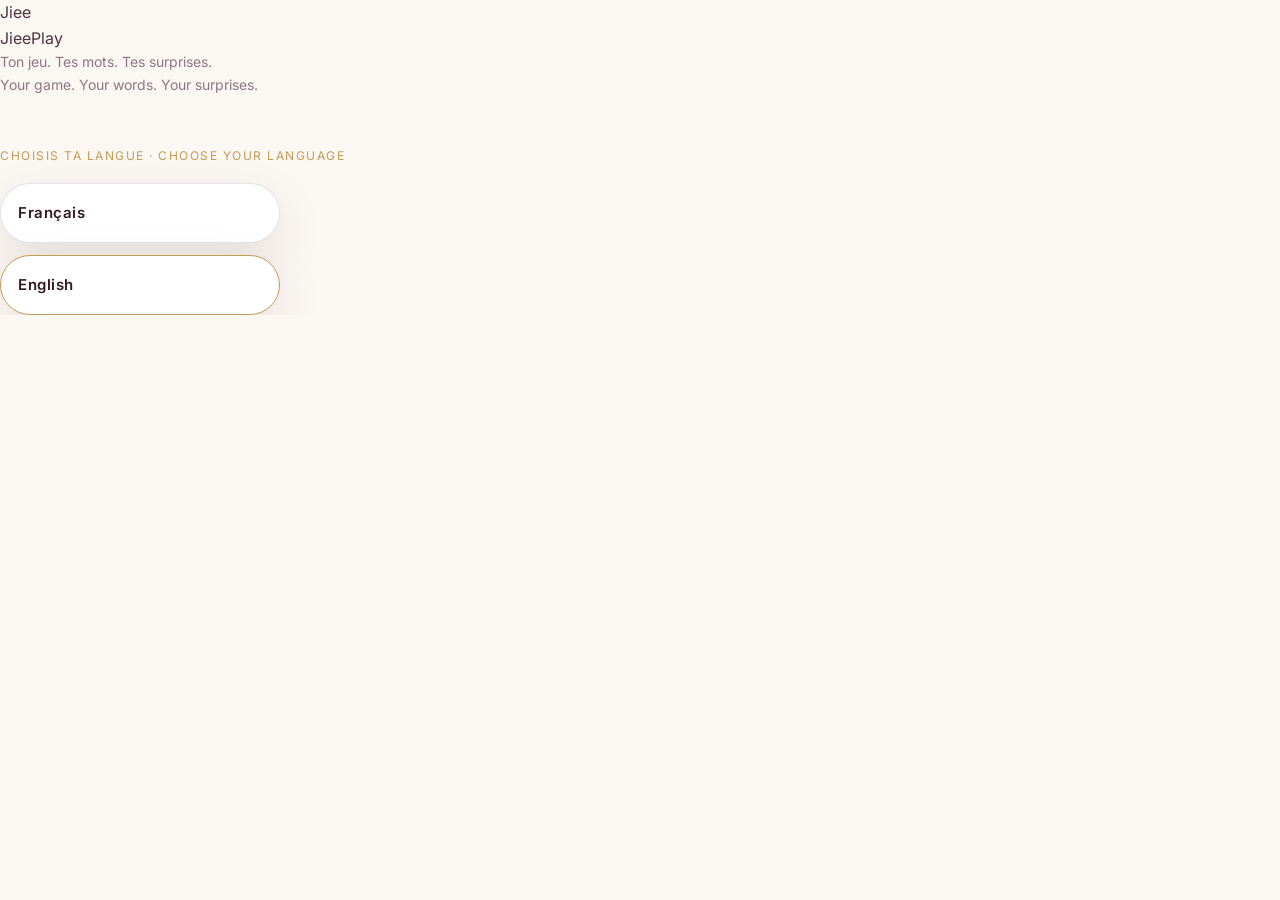
==== commit 1d4630a5: "Update index.html" ====
--- a/index.html
+++ b/index.html
@@ -3,62 +3,44 @@
 <meta charset="UTF-8">
 <meta name="viewport" content="width=device-width, initial-scale=1">
 <title>JieePlay</title>
-<meta name="description" content="JieePlay — Ton jeu. Tes mots. Tes surprises.">
-<link rel="icon" href="favicon/favicon.png"><link rel="preconnect" href="https://fonts.googleapis.com">
+<meta name="description" content="JieePlay — Ton jeu. Tes mots. Tes surprises."><link rel="icon" href="favicon/favicon.png"><link rel="preconnect" href="https://fonts.googleapis.com">
 <link rel="preconnect" href="https://fonts.gstatic.com" crossorigin>
 <link href="https://fonts.googleapis.com/css2?family=Fraunces:ital,wght@0,500;0,600;1,500&family=Inter:wght@400;500;600&display=swap" rel="stylesheet"><link rel="stylesheet" href="css/style.css">
 <link rel="stylesheet" href="css/animations.css">
 <link rel="stylesheet" href="css/responsive.css">
-</head><body><main class="lang-select-page"><div class="lang-bg-word" aria-hidden="true">Jiee</div>
+</head><body><div class="lang-select-page"><div class="lang-bg-word" aria-hidden="true">Jiee</div>
 
-<div class="lang-content">
+<div class="lang-logo">
+	JieePlay
+</div>
 
-	<div class="lang-logo" aria-label="JieePlay">
-		Jiee<span>Play</span>
-	</div>
+<p class="lang-tagline">
+	Ton jeu. Tes mots. Tes surprises.
+	<br>
+	Your game. Your words. Your surprises.
+</p>
 
-	<div class="lang-divider" aria-hidden="true">
-		<span></span>
-		<i></i>
-		<span></span>
-	</div>
+<p class="lang-prompt">
+	Choisis ta langue · Choose your language
+</p>
 
-	<p class="lang-tagline">
-		Ton jeu. Tes mots. Tes surprises.
-		<br>
-		<span>Your game. Your words. Your surprises.</span>
-	</p>
+<div class="lang-buttons">
 
-	<div class="lang-prompt">
-		<span>01</span>
-		Choisis ta langue
-		<small>Choose your language</small>
-	</div>
+	<a href="fr/" class="lang-btn"
+	   data-lang-btn="fr"
+	   data-switch-lang="fr">
+		Français
+	</a>
 
-	<div class="lang-buttons">
-
-		<a href="fr/" class="lang-btn" data-lang-btn="fr" data-switch-lang="fr">
-			<span class="lang-btn-main">Français</span>
-			<span class="lang-btn-arrow">→</span>
-		</a>
-
-		<a href="en/" class="lang-btn" data-lang-btn="en" data-switch-lang="en">
-			<span class="lang-btn-main">English</span>
-			<span class="lang-btn-arrow">→</span>
-		</a>
-
-	</div>
-
-	<p class="lang-note">
-		Une expérience personnalisée vous attend.
-	</p>
+	<a href="en/" class="lang-btn"
+	   data-lang-btn="en"
+	   data-switch-lang="en">
+		English
+	</a>
 
 </div>
 
-<div class="lang-corner lang-corner-top" aria-hidden="true"></div>
-<div class="lang-corner lang-corner-bottom" aria-hidden="true"></div>
-
-</main><script src="js/language.js"></script><script>
+</div><script src="js/language.js"></script><script>
 	suggestBrowserLanguage();
 
 	document.querySelectorAll("[data-switch-lang]").forEach((el) => {
